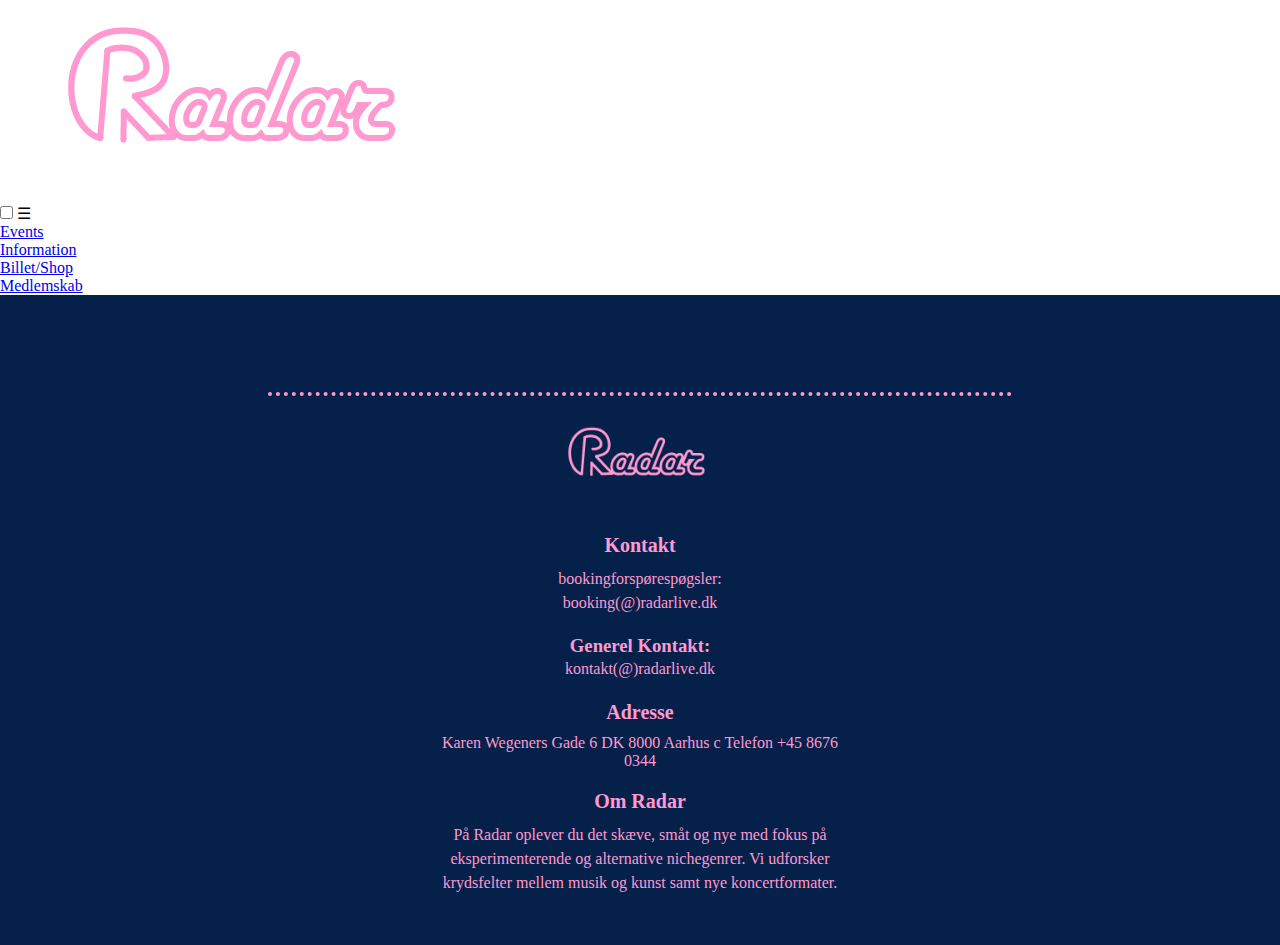
==== html/billet-shop.html @ 981fee03 "footer css til alle sider" ====
<!DOCTYPE html>
<html lang="da">
<head>
    <meta charset="UTF-8">
    <meta name="viewport" content="width=device-width, initial-scale=1.0">
    <meta name="description" content="Radar – Dit intime spillested for livekoncerter og unik musikoplevelse.">
    <title>Billet/Shop</title>
    <link rel="icon" href="../img/logo/favicon.ico" type="image/x-icon">
    <link rel="stylesheet" href="../css/footer.css">
    <link rel="stylesheet" href="../css/nav.css">
</head>
<body>
    
<!-- navbar -->
<nav class="navbar">
    <article class="logo">
        <a href="../index.html" title="Til forsiden">
            <img src="../img/logo/radar-logo.png" alt="Pink Radar logo">
        </a>
    </article>
    <input type="checkbox" id="menu-toggle" class="menu-checkbox">
    <!-- Mobil menu ikon -->
    <label for="menu-toggle" class="menu-icon">☰</label>
    <ul class="nav-links">
        <li><a href="events.html" title="Se kommende events">Events</a></li>
        <li><a href="info.html" title="Praktisk information">Information</a></li>
        <li><a href="billet-shop.html" title="Køb billetter eller shop">Billet/Shop</a></li>
        <li><a href="medlem.html" title="Bliv medlem">Medlemskab</a></li>
    </ul>
</nav>
    

<!-- footer -->
<footer>
    <hr>
    <section class="footer">
      <!-- Logo Sektion -->
      <div class="footer-logo">
        <figure class="footer-img">
          <a href="../index.html">
            <img class="radar-logo" src="../img/logo/radar-logo.png" alt="Pink Radar logo">
          </a>
        </figure>
      </div>
      
      <!-- Tekstsektioner -->
      <section class="footer-text">
        <h3 class="footer-h3">Kontakt</h3>
        <p class="footer-p">bookingforspørespøgsler:</p>
        <p class="footer-p"> <a href="mailto:booking(@)radarlive.dk">booking(@)radarlive.dk</a>
        </p>
  
        <h3 class="footer-h3-generel">Generel Kontakt:</h3>
        <p class="footer-p"> <a href="mailto:kontakt(@)radarlive.dk">kontakt(@)radarlive.dk</a></p>
      </section>
      
      <section class="footer-text">
        <h3 class="footer-h3">Adresse</h3>
        <p>Karen Wegeners Gade 6 DK 8000 Aarhus c Telefon +45 8676 0344</p>
      </section>
      
      <section class="footer-text">
        <h3 class="footer-h3">Om Radar</h3>
        <p class="footer-p">På Radar oplever du det skæve, småt og nye med fokus på eksperimenterende og alternative nichegenrer. Vi udforsker krydsfelter mellem musik og kunst samt nye koncertformater.</p>
      </section>
    </section>
  </footer>
    

</body>
</html>
---- css/footer.css ----
* {
    margin: 0;
    padding: 0;
    box-sizing: border-box;
}

:root {
    --primary-color: #052049; /* mørkeblå */
    --secondary-color: #FF99CF; /* lysserød */
    --accent-color: #633B90; /* lilla */
    --text-color: #FF99CF; /* lysserød */
}

/* footer styling */
footer {
    background-color: var(--primary-color);
    color: var(--text-color);
    padding: 40px 20px;
    text-align: center;
}

/* Flex container for footer */
.footer {
    display: flex;
    flex-direction: column; 
    justify-content: flex-start;
    align-items: center; 
    max-width: 1200px;
    margin: 0 auto;
}

/* Logo styling */
.footer-logo {
    display: flex;
    justify-content: center;
    align-items: center;
    margin-bottom: 20px; /* Afstand mellem logo og tekst */
}

footer img.radar-logo {
    max-width: 200px; 
}


footer section {
    width: 100%;
    max-width: 400px; 
    margin: 10px 0; 
}

/* Tekst styling */
footer .footer-h3 {
    font-size: 20px;
    font-weight: bold;
    margin-bottom: 10px;
}

.footer-h3-generel {
    padding-top: 20px;
}

footer .footer-p {
    font-size: 16px;
    line-height: 1.5;
}

footer .footer-p a {
    color: var(--text-color);
    text-decoration: none;
}

footer .footer-p a:hover {
    text-decoration: underline;
}

/* hr styling */
hr {
    border: none;
    border-bottom: 4px dotted var(--secondary-color);
    margin: 20px auto;
    width: 60%;
    padding-top: 3%;
}
---- css/nav.css ----
* {
    margin: 0;
    padding: 0;
    box-sizing: border-box;
}
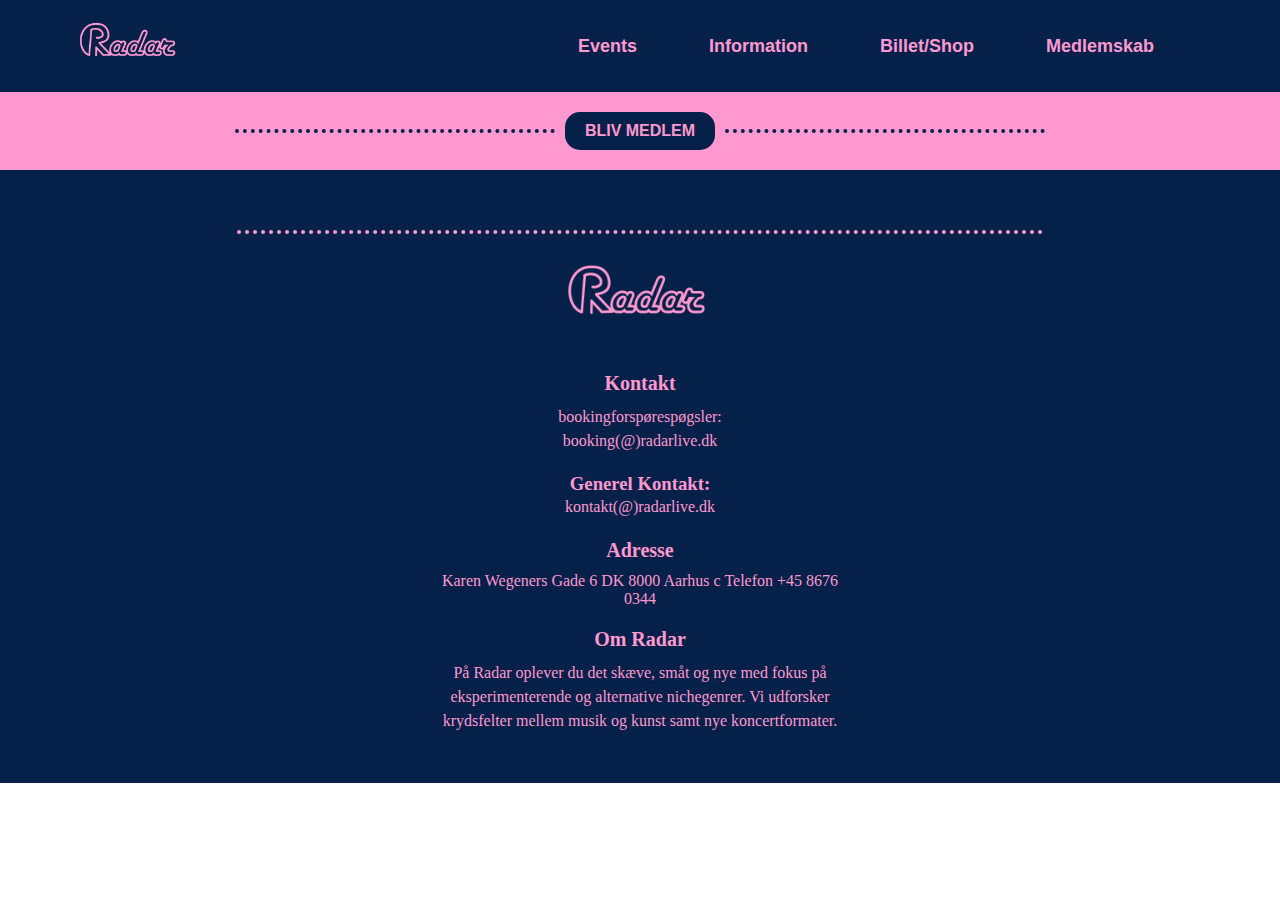
==== commit f559c7bc: "bliv medlem knap" ====
--- a/html/billet-shop.html
+++ b/html/billet-shop.html
@@ -8,6 +8,7 @@
     <link rel="icon" href="../img/logo/favicon.ico" type="image/x-icon">
     <link rel="stylesheet" href="../css/footer.css">
     <link rel="stylesheet" href="../css/nav.css">
+    <link rel="stylesheet" href="../css/billet-shop.css">
 </head>
 <body>
     
@@ -28,7 +29,15 @@
         <li><a href="medlem.html" title="Bliv medlem">Medlemskab</a></li>
     </ul>
 </nav>
-    
+
+<!-- bliv medlem knap -->
+
+<section class="medlemskab">
+  <hr class="line">
+  <button class="bliv-medlem" onclick="window.location.href='../html/medlem.html';">BLIV MEDLEM</button>
+  <hr class="line">
+</section>
+
 
 <!-- footer -->
 <footer>
--- a/css/footer.css
+++ b/css/footer.css
@@ -78,6 +78,6 @@
     border: none;
     border-bottom: 4px dotted var(--secondary-color);
     margin: 20px auto;
-    width: 60%;
-    padding-top: 3%;
+    width: 65%;
+    padding-top: 0;
 }
--- a/css/nav.css
+++ b/css/nav.css
@@ -4,3 +4,110 @@
     box-sizing: border-box;
 }
 
+:root {
+    --primary-color: #052049; /* mørkeblå */
+    --secondary-color: #FF99CF; /* lysserød */
+    --accent-color: #633B90; /* lilla */
+    --text-color: #FF99CF; /* lysserød */
+    --hovor-color:#e377b1; /* mørk lysserød */
+}
+
+/* generel styling for navbaren */
+nav{
+    background-color: var(--primary-color);
+    color: var(--text-color);
+}
+
+.navbar {
+    display: flex;
+    align-items: center;
+    justify-content: space-between;
+    padding: 10px 55px;
+    padding-right: 70px;
+}
+
+/* logo */
+
+.logo img {
+    
+    width: 150px;
+    padding: 5px;
+  }
+
+/* links farver og decor */
+
+  nav a{
+    text-decoration: none;
+    color: var(--text-color);
+  }
+
+  nav a:hover {
+    color: var(--hovor-color);
+  }
+
+  nav a:focus {
+    outline-color:var(--hovor-color);
+    color: var(--hovor-color);
+  }
+
+  /* styling af links */
+
+  .nav-links {
+    display: flex;
+    list-style: none;
+    margin-left: auto;
+  }
+
+  .nav-links li {
+    margin: 0 1rem;
+    padding-right: 40px;
+  }
+
+  .nav-links a {
+    display: flex;
+    text-decoration: none;
+    font-size: 18px;
+    font-weight: bold;
+  }
+
+  nav a {
+    font-family: Arial, sans-serif;
+    font-size: 16px;
+}
+
+  /* burger menu */
+  .menu-checkbox {
+    display: none;
+  }
+
+   .menu-icon {
+    display: none;
+  }
+
+  .menu-icon:hover.{
+    color: var(--hovor-color);
+  }
+  
+  /* responsiv */
+
+  @media (max-width: 768px) {
+    .nav-links {
+        display: none;
+        flex-direction: column;
+        position: absolute;
+        top: 60px;
+        right: 0;
+        background-color: var(--primary-color);
+        width: 100%;
+    }
+
+    .menu-checkbox:checked ~ .nav-links {
+        display: flex;
+    }
+
+    .menu-icon {
+        display: block;
+        font-size: 24px;
+        cursor: pointer;
+    }
+}--- a/css/billet-shop.css
+++ b/css/billet-shop.css
@@ -0,0 +1,56 @@
+* {
+    margin: 0;
+    padding: 0;
+    box-sizing: border-box;
+}
+
+:root {
+    --primary-color: #052049; /* mørkeblå */
+    --secondary-color: #FF99CF; /* lysserød */
+    --accent-color: #633B90; /* lilla */
+    --text-color: #FF99CF; /* lysserød */
+    --hovor-color:#e377b1; /* mørk lysserød */
+    --pxfoto-color:#050f1f;/* mørk blå til 1px rundt om billeder */
+}
+
+
+
+/* bliv medlem knap */
+
+/* Container for knappen og linjer */
+.medlemskab {
+    display: flex; /* Flexbox til horisontal layout */
+    align-items: center; /* Vertikal centreret layout */
+    justify-content: center; /* Centrerer hele sektionen */
+    background-color: var(--secondary-color); /* Baggrundsfarve (lyserød) */
+    padding: 20px 0; /* Plads over og under */
+}
+
+/* Hr styling */
+.line {
+    border: none; 
+    border-top: 4px dotted var(--primary-color); /* Stiplet linje */
+    margin: 0 10px; /* Plads mellem linjerne og knappen */
+    width: 25%; /* Procentuel bredde */
+    flex-shrink: 0; /* Sørger for, at linjerne ikke krymper */
+    padding-top: 0;
+}
+
+/* Knappens styling */
+.bliv-medlem {
+    background-color: var(--primary-color); /* Mørkeblå baggrundsfarve */
+    color: var(--secondary-color); 
+    font-size: 16px; /* Tekststørrelse */
+    font-weight: bold; /* Fed tekst */
+    padding: 10px 20px; /* Indvendig afstand for knappen */
+    border: none; /* Fjern standardkant */
+    border-radius: 15px; /* Afrundede hjørner */
+    cursor: pointer; /* Gør knappen klikbar */
+    display: inline-block; /* Gør knappen inline-block for bedre fleksibilitet */
+}
+
+.bliv-medlem:hover {
+    background-color: #ff60b5; /* Skift farve ved hover */
+    color: #052049; /* Omvend farve ved hover */
+    transition: background-color 0.3s ease, color 0.3s ease; /* Glidende overgang */
+}
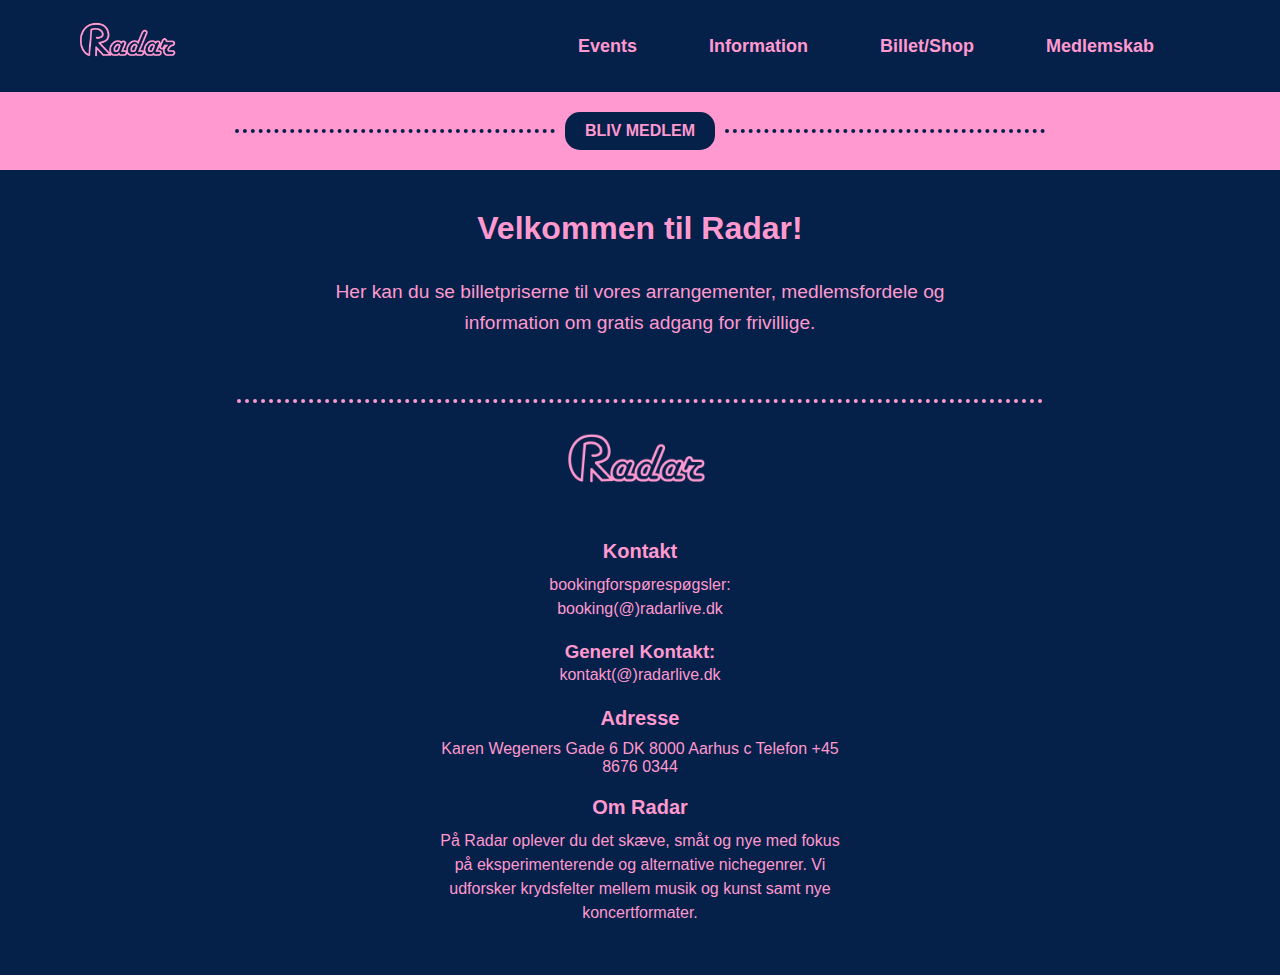
==== commit f748c580: "velkommen" ====
--- a/html/billet-shop.html
+++ b/html/billet-shop.html
@@ -37,6 +37,16 @@
   <button class="bliv-medlem" onclick="window.location.href='../html/medlem.html';">BLIV MEDLEM</button>
   <hr class="line">
 </section>
+
+<!-- velkommen til radar -->
+
+<section class="velkommen">
+  <h1>    Velkommen til Radar!  </h1>
+  <p>Her kan du se billetpriserne til vores arrangementer,
+    medlemsfordele og information om gratis adgang for frivillige.
+  </p>
+</section>
+
 
 
 <!-- footer -->
--- a/css/footer.css
+++ b/css/footer.css
@@ -13,6 +13,7 @@
 
 /* footer styling */
 footer {
+    font-family: Arial, sans-serif;
     background-color: var(--primary-color);
     color: var(--text-color);
     padding: 40px 20px;
@@ -81,3 +82,5 @@
     width: 65%;
     padding-top: 0;
 }
+
+
--- a/css/billet-shop.css
+++ b/css/billet-shop.css
@@ -54,3 +54,25 @@
     color: #052049; /* Omvend farve ved hover */
     transition: background-color 0.3s ease, color 0.3s ease; /* Glidende overgang */
 }
+
+/* velkommen */
+
+.velkommen {
+font-family: Arial, sans-serif;
+background-color: var(--primary-color);
+color: var(--text-color);
+text-align: center;
+padding-top: 40px;
+}
+
+.velkommen h1 {
+    padding-bottom: 30px;
+    font-size: 2em;
+}
+
+.velkommen p {
+font-size: 1.2em;
+max-width: 700px;
+margin: 0 auto;
+line-height: 1.6;
+}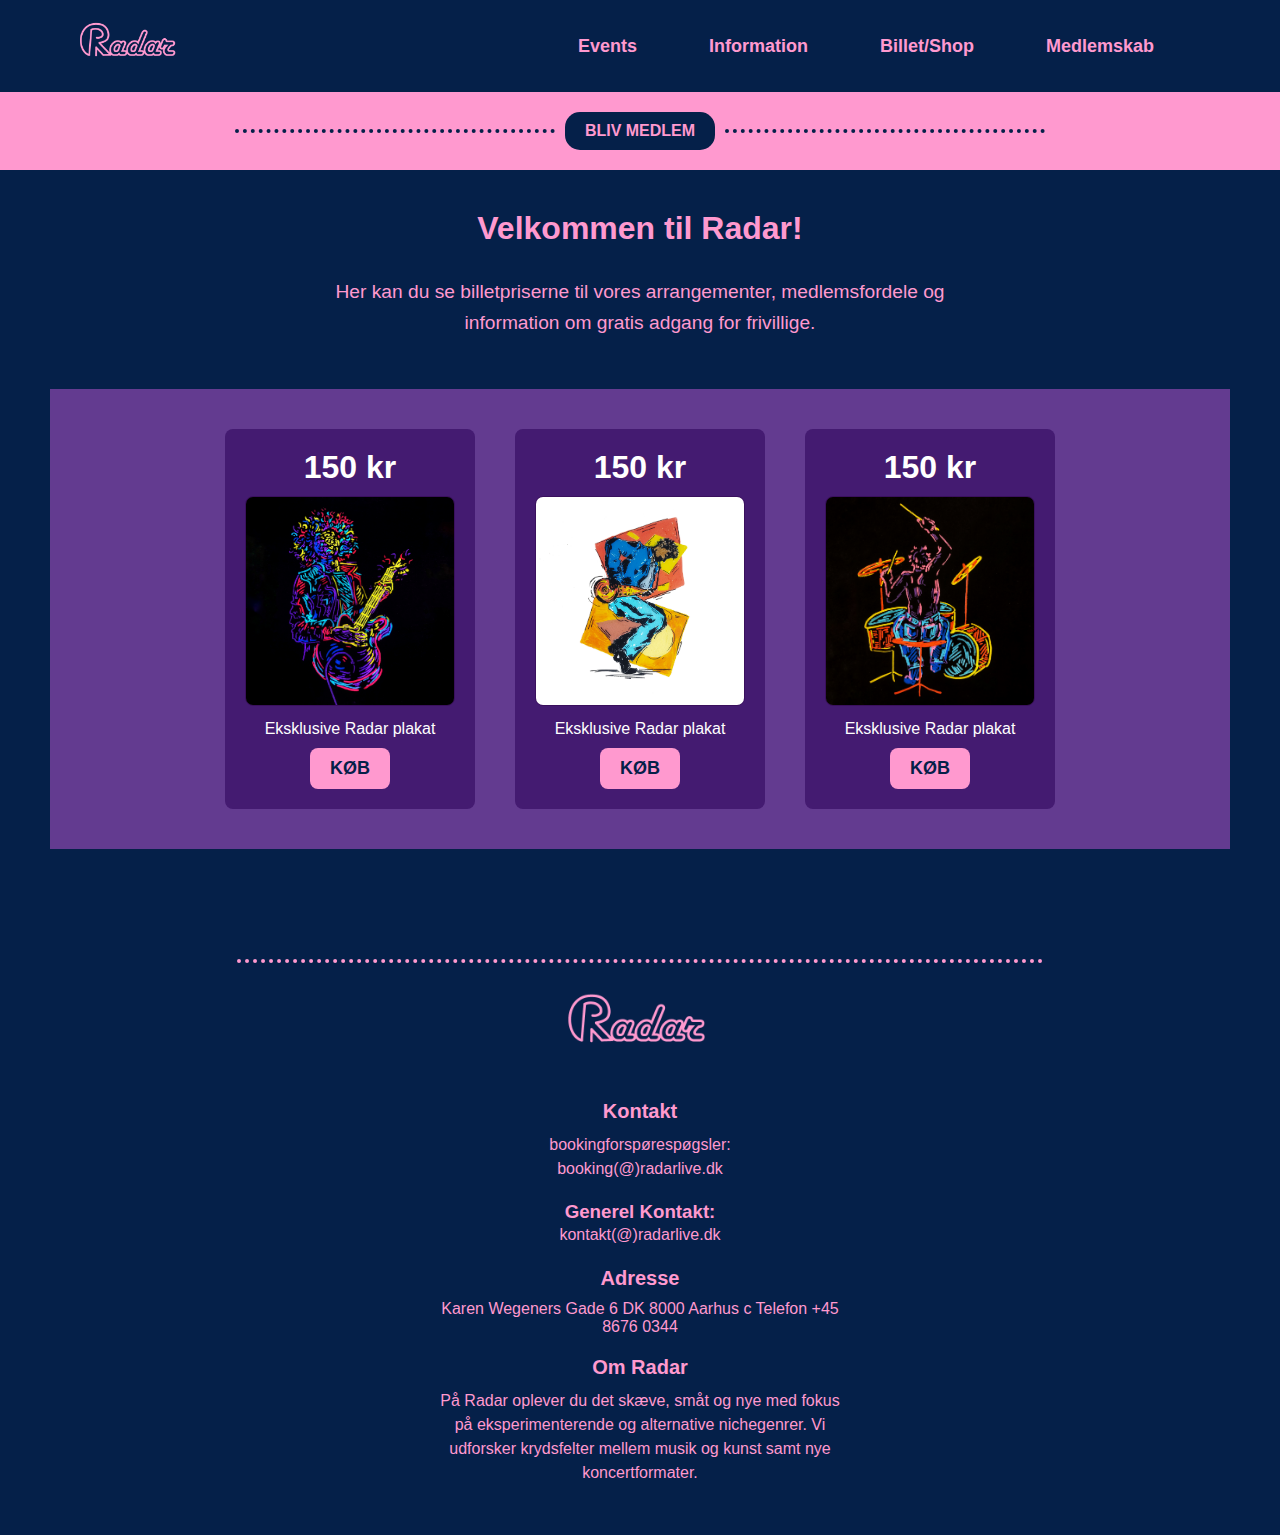
==== commit 4a1c8270: "køb" ====
--- a/html/billet-shop.html
+++ b/html/billet-shop.html
@@ -48,6 +48,47 @@
 </section>
 
 
+<!-- husk -->
+
+
+
+
+
+
+
+
+
+<!-- køb -->
+
+<section class="køb-plakat">
+  <article class="køb">
+    <h2>150 kr</h2>
+    <figure class="plakat">
+    <img src="../img/drawing-guitar.jpg" alt="illustration af en mand med afro der spiller guitar, som er lavet med farverigt lineart">
+    </figure>  
+    <p>Eksklusive Radar plakat</p>
+    <button class="kob">KØB</button>
+  </article>
+
+  <article class="køb">
+    <h2>150 kr</h2>
+    <figure class="plakat">
+    <img src="../img/drawing-jazz.jpg" alt="mand der spiller trumpet, tegning">
+    </figure>  
+    <p>Eksklusive Radar plakat</p>
+    <button class="kob">KØB</button>
+  </article>
+
+  <article class="køb">
+    <h2>150 kr</h2>
+    <figure class="plakat">
+      <img src="../img/drawing-drums.jpg" alt="illustration af en mand der spiller trummer, som er lavet med farverigt lineart">
+    </figure>  
+    <p>Eksklusive Radar plakat</p>
+    <button class="kob">KØB</button>
+  </article>
+</section>
+
 
 <!-- footer -->
 <footer>
--- a/css/billet-shop.css
+++ b/css/billet-shop.css
@@ -66,8 +66,8 @@
 }
 
 .velkommen h1 {
-    padding-bottom: 30px;
-    font-size: 2em;
+padding-bottom: 30px;
+font-size: 2em;
 }
 
 .velkommen p {
@@ -75,4 +75,87 @@
 max-width: 700px;
 margin: 0 auto;
 line-height: 1.6;
+}
+
+
+/* husk */
+
+
+
+
+
+
+
+
+
+
+
+
+/* Styling af section */
+.køb-plakat {
+    display: flex;
+    justify-content: center;
+    gap: 40px;
+    flex-wrap: wrap;
+    font-family: Arial, sans-serif; 
+    border: 50px solid var(--primary-color);
+    background-color: var(--accent-color);
+    padding: 40px; 
+    margin: 0;
+    box-sizing: border-box;
+
+}
+
+/* Styling af article */
+.køb {
+    background-color: #441b71;
+    border-radius: 8px;
+    padding: 20px;
+    text-align: center;
+    width: 250px;
+    
+}
+
+/* Pris */
+.køb h2 {
+    font-size: 2em;
+    margin: 0 0 10px 0;
+    color: white;
+}
+
+/* Styling af figure */
+.plakat {
+    margin: 0;
+}
+
+.plakat img {
+    width: 100%;
+    border-radius: 8px;
+    border: 1px solid #3a105d;
+}
+
+/* Produktbeskrivelse */
+.køb p {
+    font-size: 16px;
+    margin: 10px 0;
+    color: white;
+}
+
+/* KØB knap */
+button.kob {
+    background-color: var(--secondary-color);
+    color: var(--primary-color);
+    font-size: 18px;
+    font-weight: bold;
+    border: none;
+    border-radius: 8px;
+    padding: 10px 20px;
+    cursor: pointer;
+    transition: background-color 0.3s;
+}
+
+button.kob:hover {
+    background-color: #ff60b5; /* Skift farve ved hover */
+    color: #052049; /* Omvend farve ved hover */
+    transition: background-color 0.3s ease, color 0.3s ease;
 }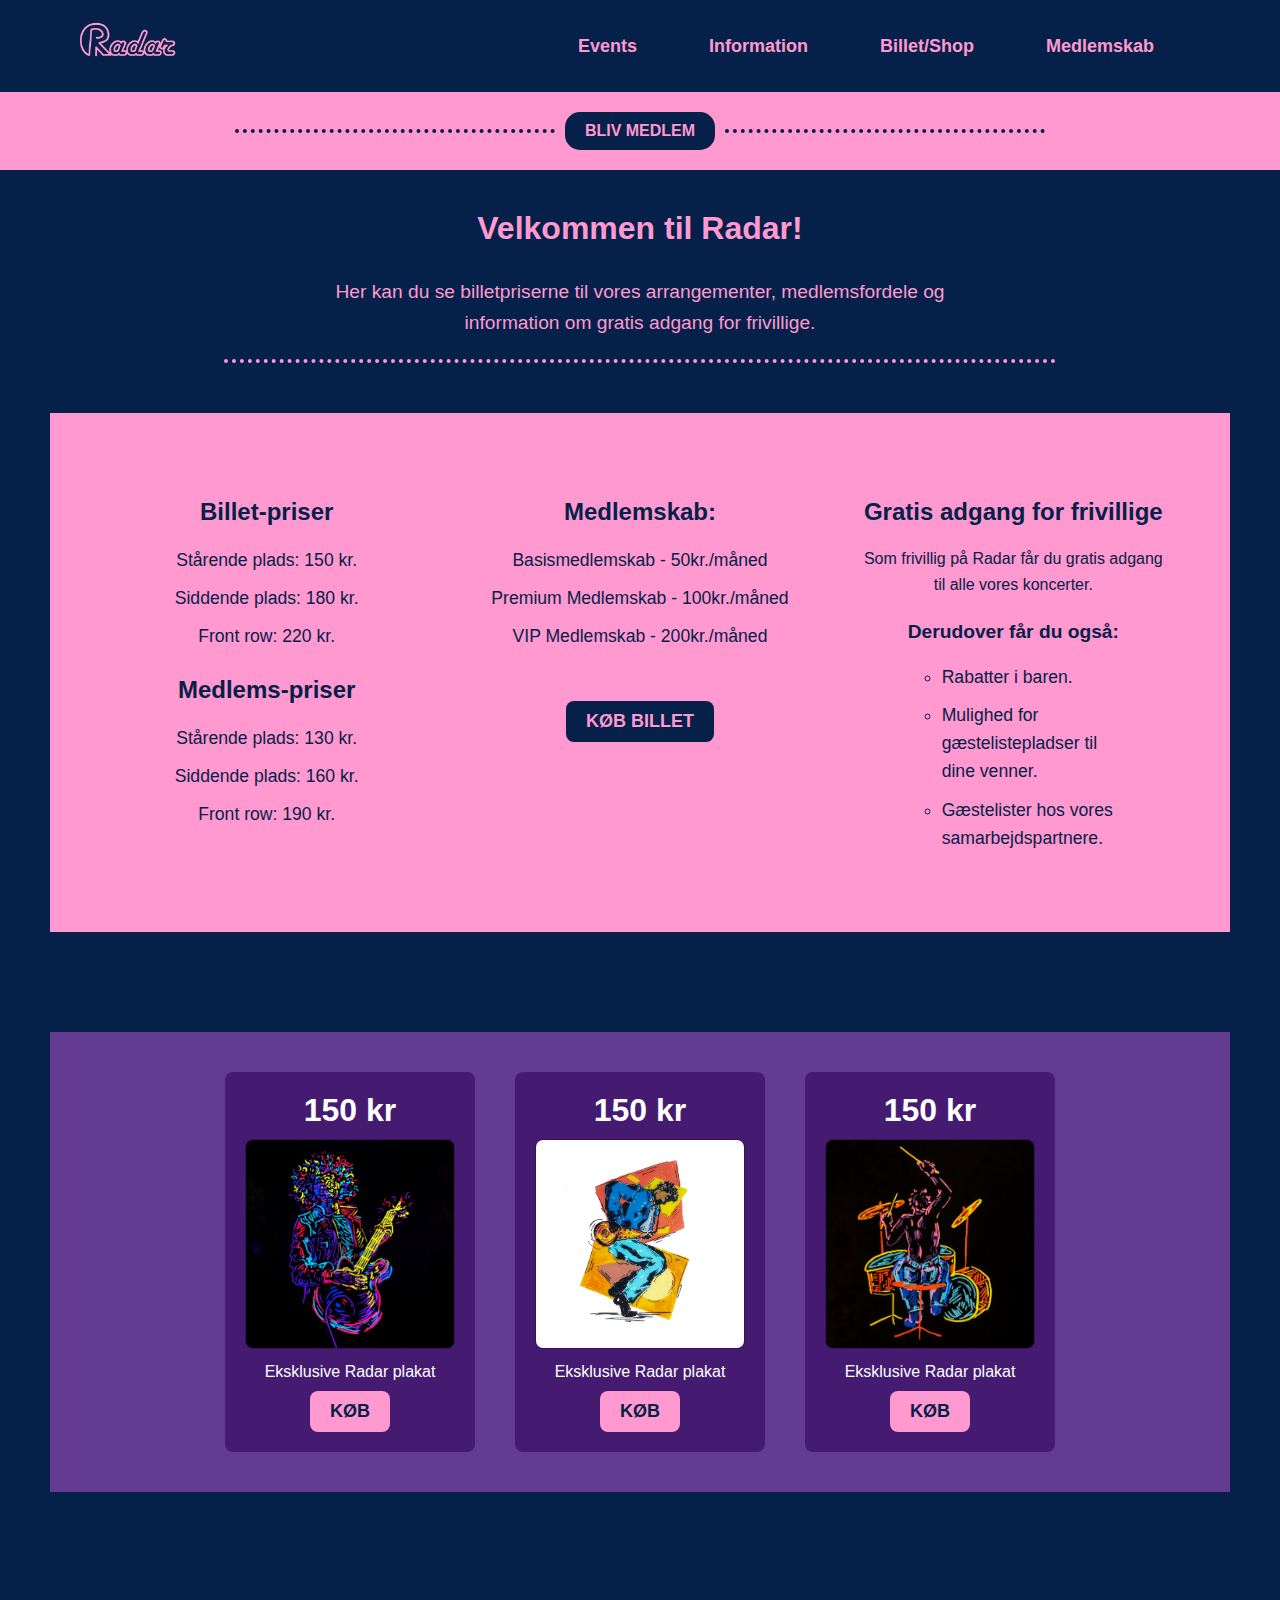
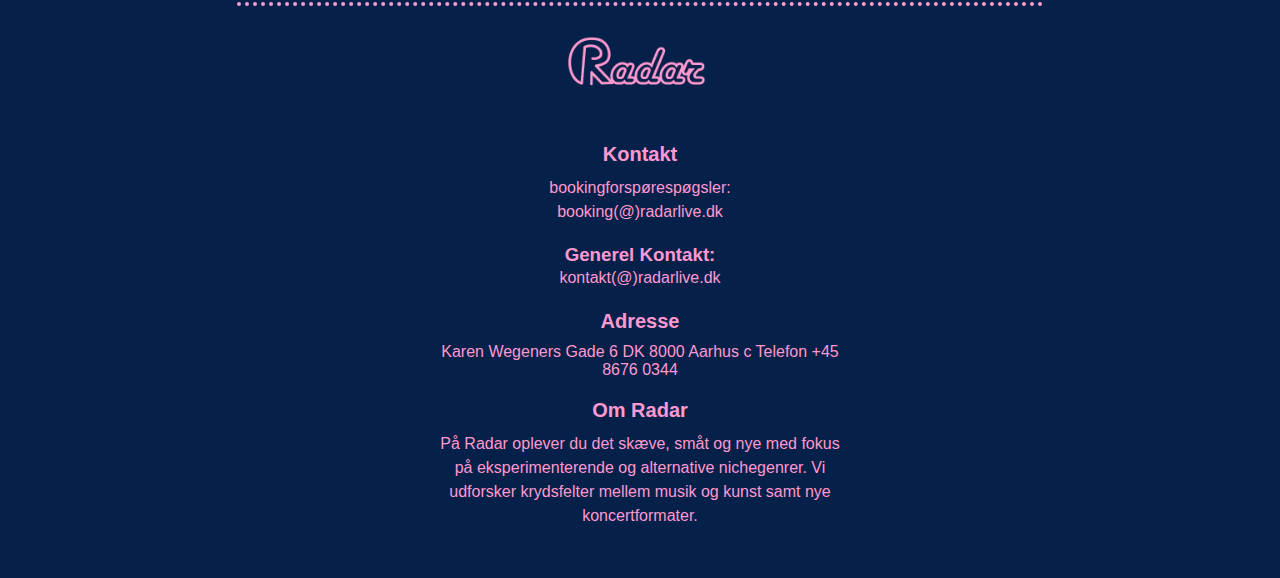
==== commit bb053358: "kalender :/" ====
--- a/html/billet-shop.html
+++ b/html/billet-shop.html
@@ -45,18 +45,62 @@
   <p>Her kan du se billetpriserne til vores arrangementer,
     medlemsfordele og information om gratis adgang for frivillige.
   </p>
+
+  <!-- hr -->
+  <hr class="dotted-line">
 </section>
+ 
 
 
-<!-- husk -->
+<section class="pris-box">
+  <section class="pris-section">
+  <article>
+    <h2>Billet-priser</h2>
+    <ul>
+      <li>Stårende plads: 150 kr.</li>
+      <li>Siddende plads: 180 kr.</li>
+      <li>Front row: 220 kr.</li>
+    </ul>
+  </article>
 
+  <article>
+    <h2>Medlems-priser</h2>
+    <ul>
+      <li>Stårende plads: 130 kr.</li>
+      <li>Siddende plads: 160 kr.</li>
+      <li>Front row: 190 kr.</li>
+    </ul>
+  </article>
+  </section>
 
+  <section class="medlem-priser">
+    <article class="pris-article">
+      <h2>Medlemskab:</h2>
+      <ul>
+        <li>Basismedlemskab - 50kr./måned</li>
+        <li>Premium Medlemskab - 100kr./måned</li>
+        <li>VIP Medlemskab - 200kr./måned</li>
+      </ul>    
+      <a href="404.html">
+        <button class="kob-billet">KØB BILLET</button>
+      </a>
+    </article>
+  </section>
 
-
-
-
-
-
+  <section class="gratis">
+    <article class="frivillig">
+      <h2>Gratis adgang for frivillige</h2>
+      <p>Som frivillig på Radar får du gratis adgang til alle vores koncerter.</p>
+      <h3>Derudover får du også:</h3>
+      <ul>
+        <li>Rabatter i baren.</li>
+        <li>Mulighed for gæstelistepladser til dine venner.</li>
+        <li>Gæstelister hos vores samarbejdspartnere.</li>
+      </ul>
+    </article>
+  </section>  
+</section>
+  
 
 <!-- køb -->
 
@@ -67,7 +111,9 @@
     <img src="../img/drawing-guitar.jpg" alt="illustration af en mand med afro der spiller guitar, som er lavet med farverigt lineart">
     </figure>  
     <p>Eksklusive Radar plakat</p>
-    <button class="kob">KØB</button>
+    <a href="404.html">
+      <button class="kob">KØB</button>
+    </a>
   </article>
 
   <article class="køb">
@@ -76,7 +122,9 @@
     <img src="../img/drawing-jazz.jpg" alt="mand der spiller trumpet, tegning">
     </figure>  
     <p>Eksklusive Radar plakat</p>
-    <button class="kob">KØB</button>
+    <a href="404.html">
+      <button class="kob">KØB</button>
+    </a>
   </article>
 
   <article class="køb">
@@ -85,9 +133,13 @@
       <img src="../img/drawing-drums.jpg" alt="illustration af en mand der spiller trummer, som er lavet med farverigt lineart">
     </figure>  
     <p>Eksklusive Radar plakat</p>
-    <button class="kob">KØB</button>
+    <a href="404.html">
+      <button class="kob">KØB</button>
+    </a>
   </article>
 </section>
+
+
 
 
 <!-- footer -->
@@ -102,7 +154,7 @@
           </a>
         </figure>
       </div>
-      
+
       <!-- Tekstsektioner -->
       <section class="footer-text">
         <h3 class="footer-h3">Kontakt</h3>
@@ -125,7 +177,6 @@
       </section>
     </section>
   </footer>
-    
 
 </body>
 </html>--- a/css/billet-shop.css
+++ b/css/billet-shop.css
@@ -158,4 +158,127 @@
     background-color: #ff60b5; /* Skift farve ved hover */
     color: #052049; /* Omvend farve ved hover */
     transition: background-color 0.3s ease, color 0.3s ease;
-}+}
+
+
+/* hr styling */
+
+.dotted-line {
+    border: none;
+    border-bottom: 4px dotted var(--secondary-color);
+    margin: 0 auto;
+    width: 65%;
+    padding-top: 20px;
+}
+
+
+/* pris liste */
+
+/* pris-box section styling */
+.pris-box {
+    font-family: Arial, sans-serif;
+    background-color: var(--secondary-color);
+    color: var(--primary-color);
+    display: flex;
+    justify-content: space-around;
+    flex-wrap: wrap;
+    gap: 20px;
+    padding: 40px;
+    line-height: 1.6;
+    font-family: Arial, sans-serif; 
+    border: 50px solid var(--primary-color);
+    padding: 40px; 
+    margin: 0;
+    box-sizing: border-box;
+}
+
+/* Undersektioner i pris-box */
+.pris-section, .medlem-priser, .gratis {
+    color: var(--primary-color);
+    border-radius: 10px;
+    padding: 20px;
+    flex: 1 1 calc(30% - 20px);
+    text-align: center;
+}
+
+/* Artikel-styling */
+.pris-section article, .medlem-priser article, .gratis article {
+    margin: 20px 0;
+}
+
+.pris-section h2, .medlem-priser h2, .gratis h2 {
+    font-size: 1.5rem;
+    margin-bottom: 15px;
+}
+
+
+.pris-section ul, .medlem-priser ul, .gratis ul {
+    list-style: none;
+    padding: 0;
+    margin: 0;
+}
+
+
+.pris-section ul li, .medlem-priser ul li, .gratis ul li {
+    margin-bottom: 10px;
+    font-size: 1.1rem;
+}
+
+/* frivillig section */
+
+.gratis h3 {
+    font-size: 1.2rem;
+    margin-bottom: 15px;
+    padding-top: 20px;
+}
+
+/* Specifik styling til frivillig sektion */
+.gratis .frivillig ul {
+    list-style: circle;
+    text-align: left;
+    max-width: 180px;
+    align-items: center;
+    margin-left: 85px;
+}
+
+/* køb billet knap */
+.kob-billet {
+    background-color: var(--primary-color);
+    color: var(--text-color);
+    font-size: 18px;
+    font-weight: bold;
+    border: none;
+    border-radius: 8px;
+    padding: 10px 20px;
+    cursor: pointer;
+    transition: background-color 0.3s;
+}
+
+button.kob-billet:hover {
+    background-color: #ff60b5; /* Skift farve ved hover */
+    color: #052049; 
+    transition: background-color 0.3s ease, color 0.3s ease;
+}
+
+.pris-article ul{
+    margin-bottom: 50px;
+}
+
+
+
+
+/* Responsiv styling */
+@media (max-width: 768px) {
+    .pris-box {
+        flex-direction: column;
+        padding: 20px;
+    }
+    
+    .pris-section, .medlem-priser, .gratis {
+        flex: 1 1 100%;
+        margin-bottom: 20px;
+    }
+}
+
+
+
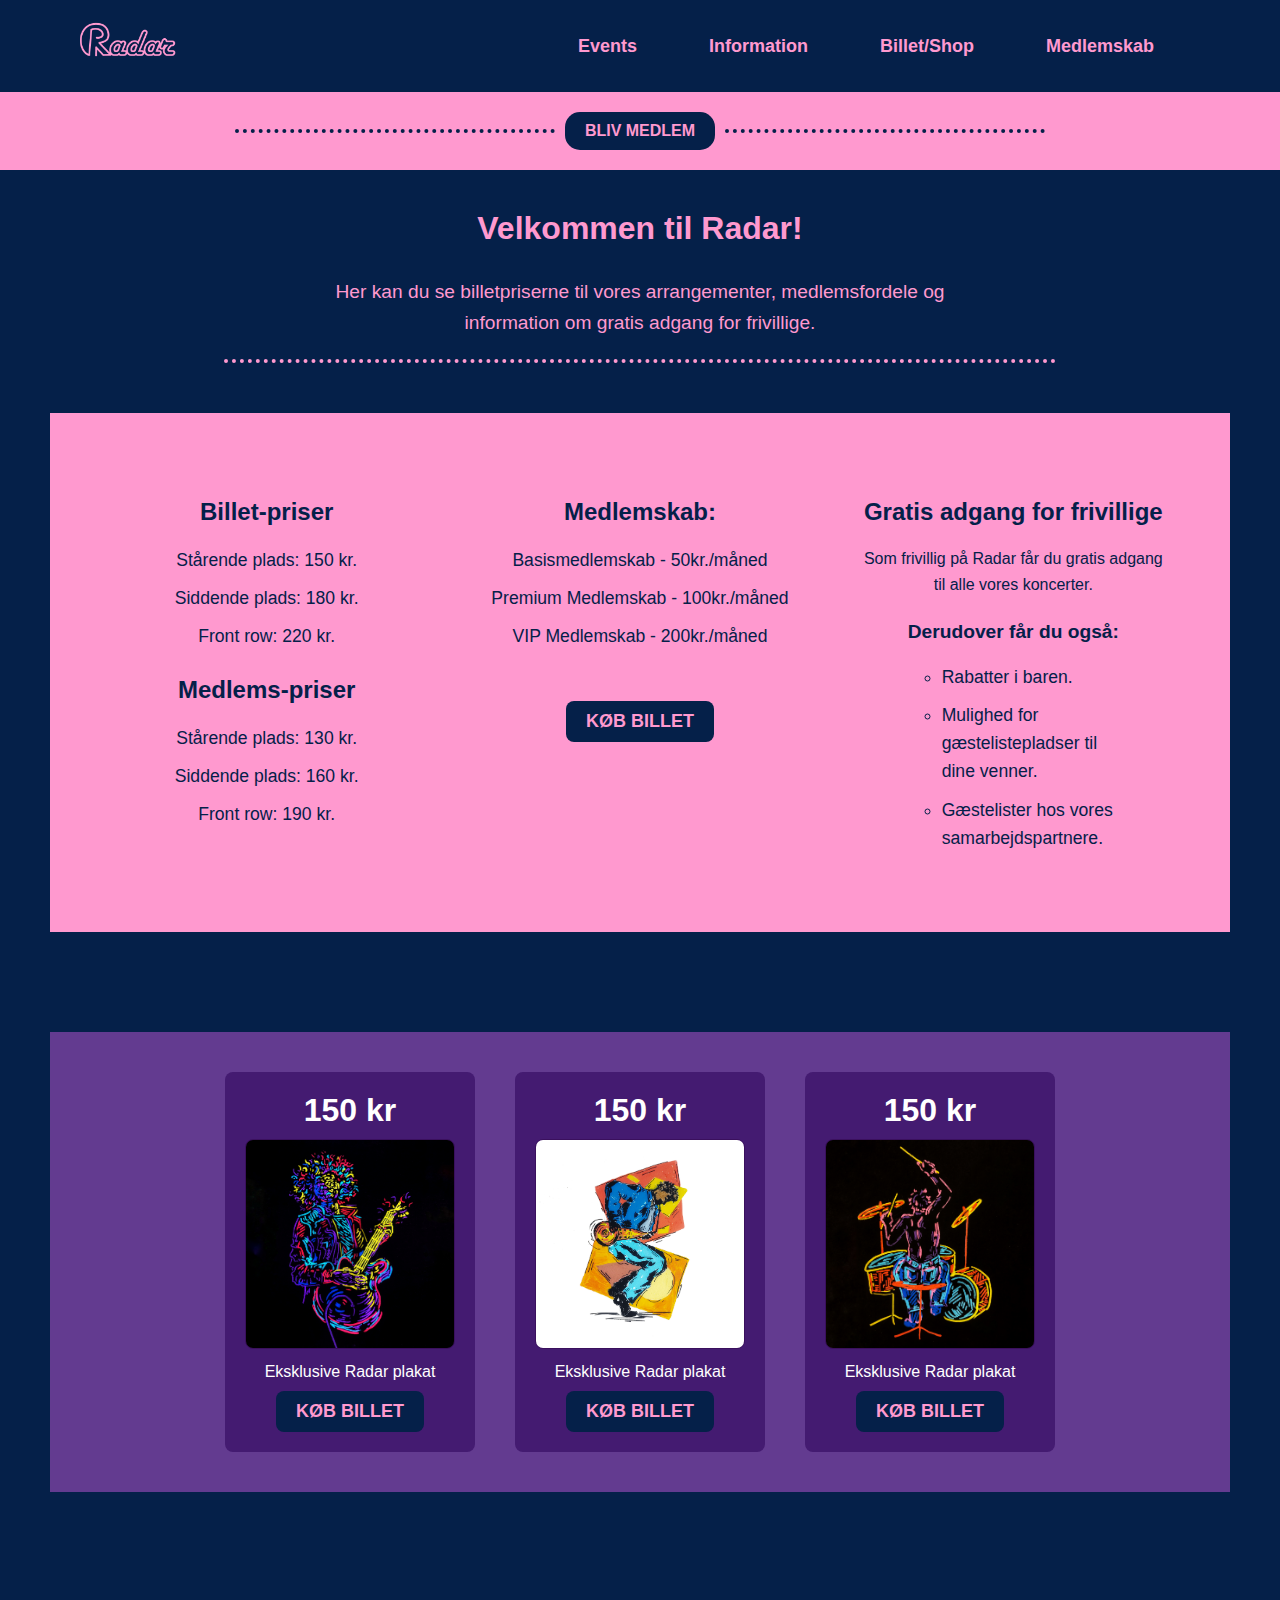
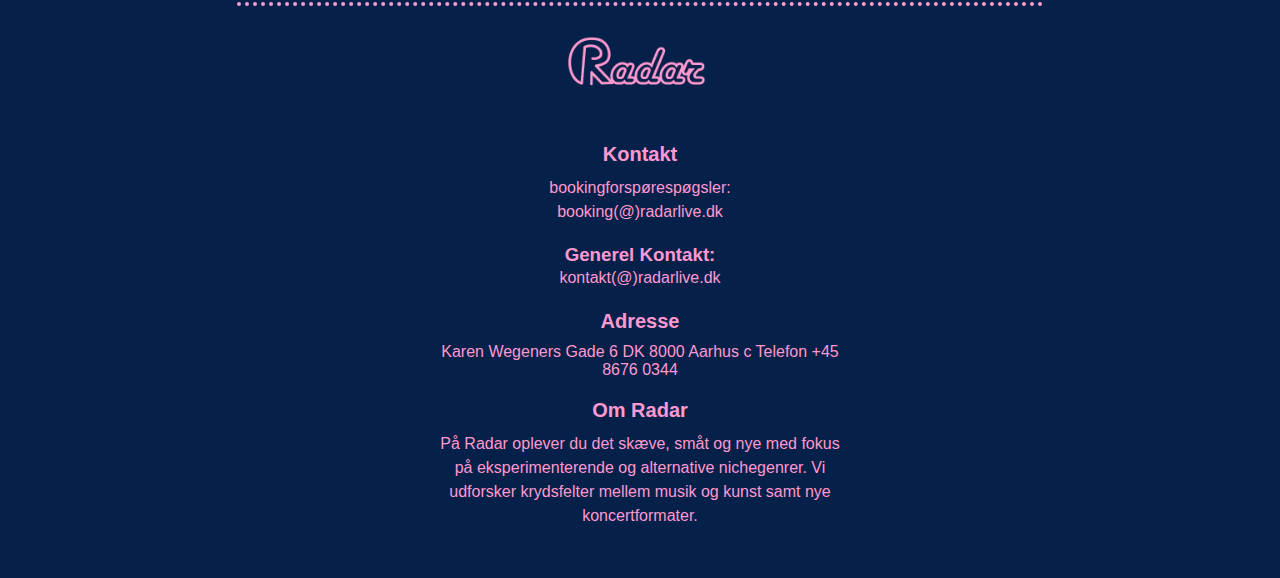
==== commit 8e08dd2c: "rettet errors i html" ====
--- a/html/billet-shop.html
+++ b/html/billet-shop.html
@@ -81,9 +81,7 @@
         <li>Premium Medlemskab - 100kr./måned</li>
         <li>VIP Medlemskab - 200kr./måned</li>
       </ul>    
-      <a href="404.html">
-        <button class="kob-billet">KØB BILLET</button>
-      </a>
+      <button class="kob-billet" onclick="window.location.href='404.html'">KØB BILLET</button>
     </article>
   </section>
 
@@ -111,9 +109,7 @@
     <img src="../img/drawing-guitar.jpg" alt="illustration af en mand med afro der spiller guitar, som er lavet med farverigt lineart">
     </figure>  
     <p>Eksklusive Radar plakat</p>
-    <a href="404.html">
-      <button class="kob">KØB</button>
-    </a>
+    <button class="kob-billet" onclick="window.location.href='404.html'">KØB BILLET</button>
   </article>
 
   <article class="køb">
@@ -122,9 +118,7 @@
     <img src="../img/drawing-jazz.jpg" alt="mand der spiller trumpet, tegning">
     </figure>  
     <p>Eksklusive Radar plakat</p>
-    <a href="404.html">
-      <button class="kob">KØB</button>
-    </a>
+    <button class="kob-billet" onclick="window.location.href='404.html'">KØB BILLET</button>
   </article>
 
   <article class="køb">
@@ -133,9 +127,7 @@
       <img src="../img/drawing-drums.jpg" alt="illustration af en mand der spiller trummer, som er lavet med farverigt lineart">
     </figure>  
     <p>Eksklusive Radar plakat</p>
-    <a href="404.html">
-      <button class="kob">KØB</button>
-    </a>
+    <button class="kob-billet" onclick="window.location.href='404.html'">KØB BILLET</button>
   </article>
 </section>
 
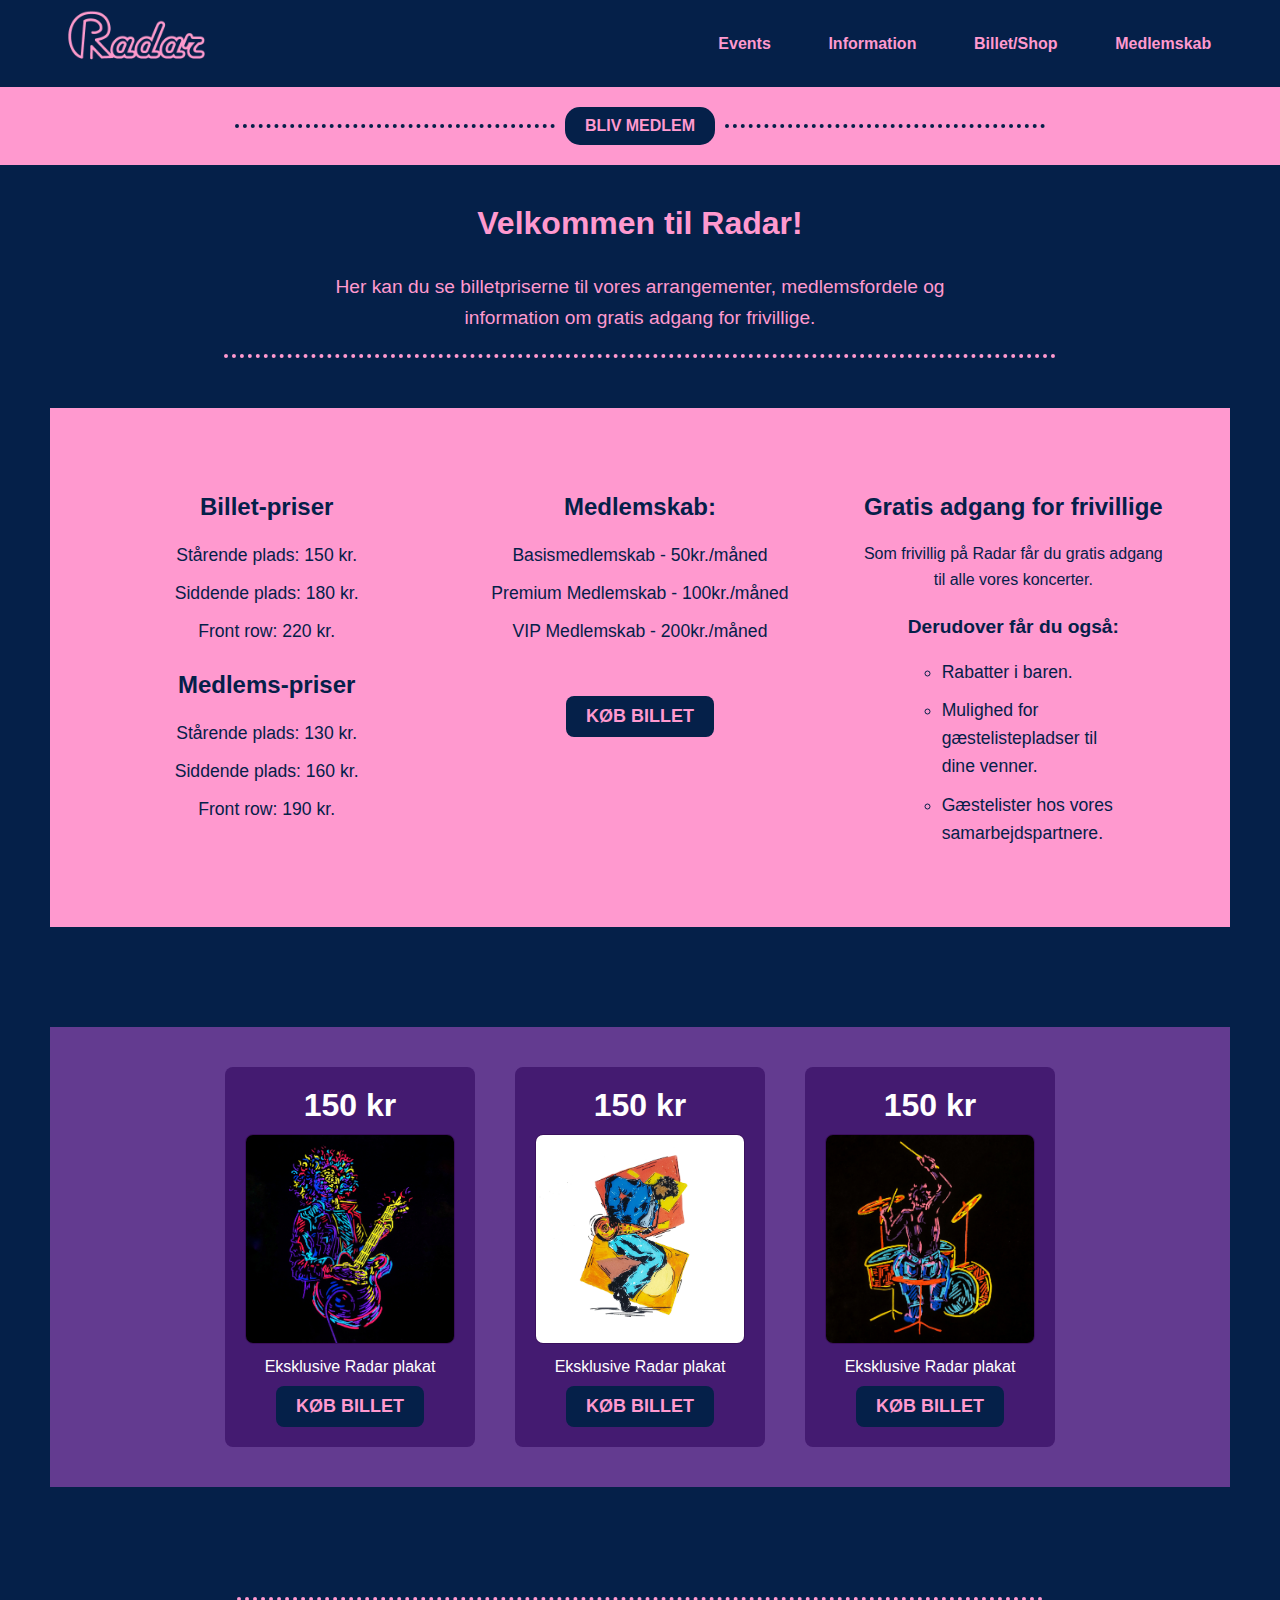
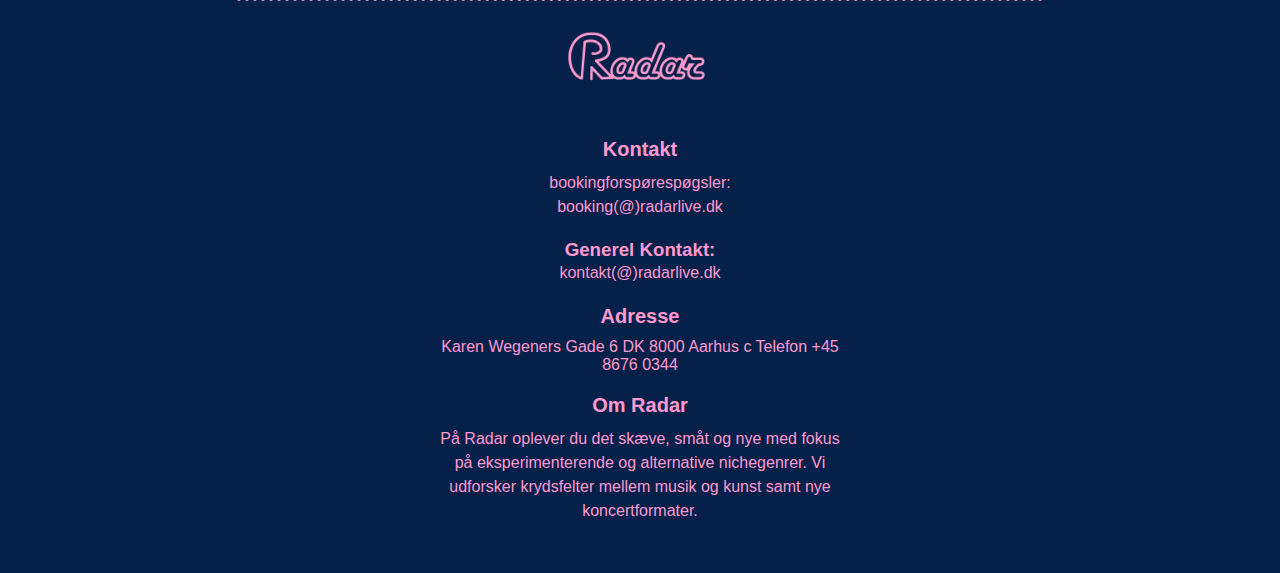
==== commit 4bf96a58: "slettet unødvendig css" ====
--- a/html/billet-shop.html
+++ b/html/billet-shop.html
@@ -16,7 +16,7 @@
 <nav class="navbar">
     <article class="logo">
         <a href="../index.html" title="Til forsiden">
-            <img src="../img/logo/radar-logo.png" alt="Pink Radar logo">
+            <img src="../img/logo/radar-logo.webp" alt="Pink Radar logo">
         </a>
     </article>
     <input type="checkbox" id="menu-toggle" class="menu-checkbox">
@@ -106,7 +106,7 @@
   <article class="køb">
     <h2>150 kr</h2>
     <figure class="plakat">
-    <img src="../img/drawing-guitar.jpg" alt="illustration af en mand med afro der spiller guitar, som er lavet med farverigt lineart">
+    <img src="../img/drawing-guitar.webp" alt="illustration af en mand med afro der spiller guitar, som er lavet med farverigt lineart">
     </figure>  
     <p>Eksklusive Radar plakat</p>
     <button class="kob-billet" onclick="window.location.href='404.html'">KØB BILLET</button>
@@ -115,7 +115,7 @@
   <article class="køb">
     <h2>150 kr</h2>
     <figure class="plakat">
-    <img src="../img/drawing-jazz.jpg" alt="mand der spiller trumpet, tegning">
+    <img src="../img/drawing-jazz.webp" alt="mand der spiller trumpet, tegning">
     </figure>  
     <p>Eksklusive Radar plakat</p>
     <button class="kob-billet" onclick="window.location.href='404.html'">KØB BILLET</button>
@@ -124,7 +124,7 @@
   <article class="køb">
     <h2>150 kr</h2>
     <figure class="plakat">
-      <img src="../img/drawing-drums.jpg" alt="illustration af en mand der spiller trummer, som er lavet med farverigt lineart">
+      <img src="../img/drawing-drums.webp" alt="illustration af en mand der spiller trummer, som er lavet med farverigt lineart">
     </figure>  
     <p>Eksklusive Radar plakat</p>
     <button class="kob-billet" onclick="window.location.href='404.html'">KØB BILLET</button>
@@ -142,7 +142,7 @@
       <div class="footer-logo">
         <figure class="footer-img">
           <a href="../index.html">
-            <img class="radar-logo" src="../img/logo/radar-logo.png" alt="Pink Radar logo">
+            <img class="radar-logo" src="../img/logo/radar-logo.webp" alt="Pink Radar logo">
           </a>
         </figure>
       </div>
--- a/css/nav.css
+++ b/css/nav.css
@@ -16,22 +16,23 @@
 nav{
     background-color: var(--primary-color);
     color: var(--text-color);
+    position: sticky; /* Gør navbaren sticky */
+    top: 0; /* Lås navbaren til toppen */
+    z-index: 1000; /* Sørger for, at navbaren ligger ovenpå andet indhold */
+    width: 100%; /* Sørger for, at navbaren strækker sig over hele bredden */
 }
 
 .navbar {
     display: flex;
     align-items: center;
     justify-content: space-between;
-    padding: 10px 55px;
-    padding-right: 70px;
+    padding: 5px 20px; /* Reduceret padding */
 }
 
 /* logo */
 
-.logo img {
-    
-    width: 150px;
-    padding: 5px;
+nav .logo img {
+    width: 200px;
   }
 
 /* links farver og decor */
@@ -60,7 +61,7 @@
 
   .nav-links li {
     margin: 0 1rem;
-    padding-right: 40px;
+    padding: 0;
   }
 
   .nav-links a {
@@ -84,13 +85,17 @@
     display: none;
   }
 
-  .menu-icon:hover.{
+  .menu-icon:hover{
     color: var(--hovor-color);
   }
-  
   /* responsiv */
-
-  @media (max-width: 768px) {
+@media (max-width: 480px) {
+    .navbar {
+        padding: 8px 15px; /* Juster navbar padding for mindre skærme */
+        padding-bottom: 0;
+        padding-top: 0;
+    }
+
     .nav-links {
         display: none;
         flex-direction: column;
@@ -99,6 +104,7 @@
         right: 0;
         background-color: var(--primary-color);
         width: 100%;
+        padding: 10px 0;  /* Reduceret plads til links */
     }
 
     .menu-checkbox:checked ~ .nav-links {
@@ -107,7 +113,108 @@
 
     .menu-icon {
         display: block;
-        font-size: 24px;
+        font-size: 24px; /* Mindre burger-ikon */
         cursor: pointer;
+        color: var(--text-color);
+    }
+
+    .nav-links li {
+        padding: 8px 0; /* Mindre plads mellem links */
+        text-align: center;
+        margin: 0;
+    }
+
+    .nav-links a {
+        font-size: 16px; /* Mindre fontstørrelse */
+        font-weight: normal;
+    }
+
+    .logo img {
+        width: 90px; /* Mindre logo */
+    }
+
+    .nav-links li:hover {
+        background-color: var(--secondary-color);
+    }
+}
+
+/* For tablet enheder */
+@media (max-width: 768px) {
+    .navbar {
+        padding: 8px 20px; /* Mindre padding på tablet */
+        padding-bottom: 0;
+        padding-top: 0;
+    }
+
+    .nav-links {
+        display: none;
+        flex-direction: column;
+        position: absolute;
+        top: 60px;
+        right: 0;
+        background-color: var(--primary-color);
+        width: 100%;
+    }
+
+    .menu-checkbox:checked ~ .nav-links {
+        display: flex;
+    }
+
+    .menu-icon {
+        display: block;
+        font-size: 20px;
+        cursor: pointer;
+        color: var(--text-color);
+    }
+
+    .nav-links li {
+        padding: 8px 0;
+        text-align: center;
+    }
+
+    .logo img {
+        width: 110px; /* Mindre logo */
+    }
+
+    .nav-links a {
+        font-size: 18px;
+        font-weight: normal;
+    }
+}
+
+/* For desktop enheder */
+@media (min-width: 769px) {
+    
+    .navbar {
+        padding: 7px 40px; 
+        padding-bottom: 0;
+        padding-top: 0;
+    }
+
+    .nav-links {
+        display: flex;
+        flex-direction: row;
+        position: static;
+        background-color: transparent;
+        width: auto;
+        padding: 0;
+    }
+
+    .menu-icon {
+        display: none;
+    }
+
+    .nav-links li {
+        padding: 0 0.8rem;
+        text-align: center;
+    }
+
+    .logo img {
+        width: 140px; /* Mindre logo */
+    }
+
+    .nav-links a {
+        font-size: 16px; /* Mindre fontstørrelse */
+        font-weight: bold;
     }
 }--- a/css/billet-shop.css
+++ b/css/billet-shop.css
@@ -77,19 +77,7 @@
 line-height: 1.6;
 }
 
-
-/* husk */
-
-
-
-
-
-
-
-
-
-
-
+/* pris lister */
 
 /* Styling af section */
 .køb-plakat {
@@ -264,21 +252,124 @@
     margin-bottom: 50px;
 }
 
-
-
-
-/* Responsiv styling */
+/* responsivt styling */
+
+/* Mobil og Tablet Styling */
 @media (max-width: 768px) {
+    /* Juster layout til mindre skærme */
     .pris-box {
         flex-direction: column;
+    }
+
+    .pris-section, .medlem-priser, .gratis {
+        flex: 1 1 100%; /* Tager fuld bredde på små skærme */
+        margin-bottom: 0;
+        padding: 0;
+    }
+
+
+    .køb-plakat {
+        flex-direction: column;
+        align-items: center;
+        gap: 20px;  /* Juster afstand mellem elementer */
         padding: 20px;
     }
-    
-    .pris-section, .medlem-priser, .gratis {
-        flex: 1 1 100%;
-        margin-bottom: 20px;
-    }
-}
-
-
-
+
+    .køb {
+        width: 80%; /* Gør produktboksene mindre på mindre skærme */
+    }
+
+    .line {
+        width: 50%; /* Juster linje bredde for bedre justering */
+        margin: 10px 0;
+    }
+
+    /* Juster velkommen sektionen */
+    .velkommen h1 {
+        font-size: 1.8em;
+    }
+
+    .velkommen p {
+        font-size: 1.2em;
+        max-width: 100%;  /* Tillad fuld bredde */
+    }
+
+    /* Opdater fontstørrelser og padding for mobil */
+    .pris-section h2, .medlem-priser h2, .gratis h2 {
+        font-size: 1.2rem;
+    }
+
+    .kob-billet, .bliv-medlem, button.kob {
+        font-size: 16px; /* Mindre knapper på mobil */
+        padding: 8px 16px;  /* Mindre padding */
+    }
+}
+
+/* For meget små skærme (som mobiltelefoner) */
+@media (max-width: 480px) {
+    /* Juster bredder og skrifttyper endnu mere for meget små skærme */
+    .bliv-medlem {
+        font-size: 14px;
+        padding: 8px 16px;
+    }
+
+    .køb {
+        width: 90%;  /* Gør produktbokse endnu mindre */
+    }
+
+    .velkommen h1 {
+        font-size: 1.5em;
+    }
+
+    .velkommen p {
+        font-size: 0.9em; /* Mindre tekst på mobil */
+    }
+
+    .køb-plakat {
+        flex-direction: column;
+        padding: 10px;
+    }
+
+    .køb {
+        width: 100%; /* Fuldbredde for mobil */
+    }
+
+    .pris-box {
+        padding: 15px;
+    }
+
+    /* Sørg for, at al tekst er læsbar på små skærme */
+    .pris-section h2, .medlem-priser h2, .gratis h2 {
+        font-size: 1rem;
+    }
+
+    .dotted-line {
+        width: 100%; /* Gør linjen fuld bredde */
+    }
+}
+
+
+/* Mobil (maks. 600px) */
+@media (max-width: 600px) {
+    /* Ændre knappen, så den fylder bredden på mobilen */
+
+   
+    .bliv-medlem {
+        width: 80%; 
+        padding: 12px 24px; 
+        font-size: 18px; 
+    }
+
+    /* Linjer justeres for at fylde mere */
+    .line {
+        width: 50%; 
+        margin: 10px 0; 
+    }
+
+    /* Containeren for knappen bliver centreret */
+    .medlemskab {
+        flex-direction: column; 
+        padding: 10px 0; 
+    }
+}
+
